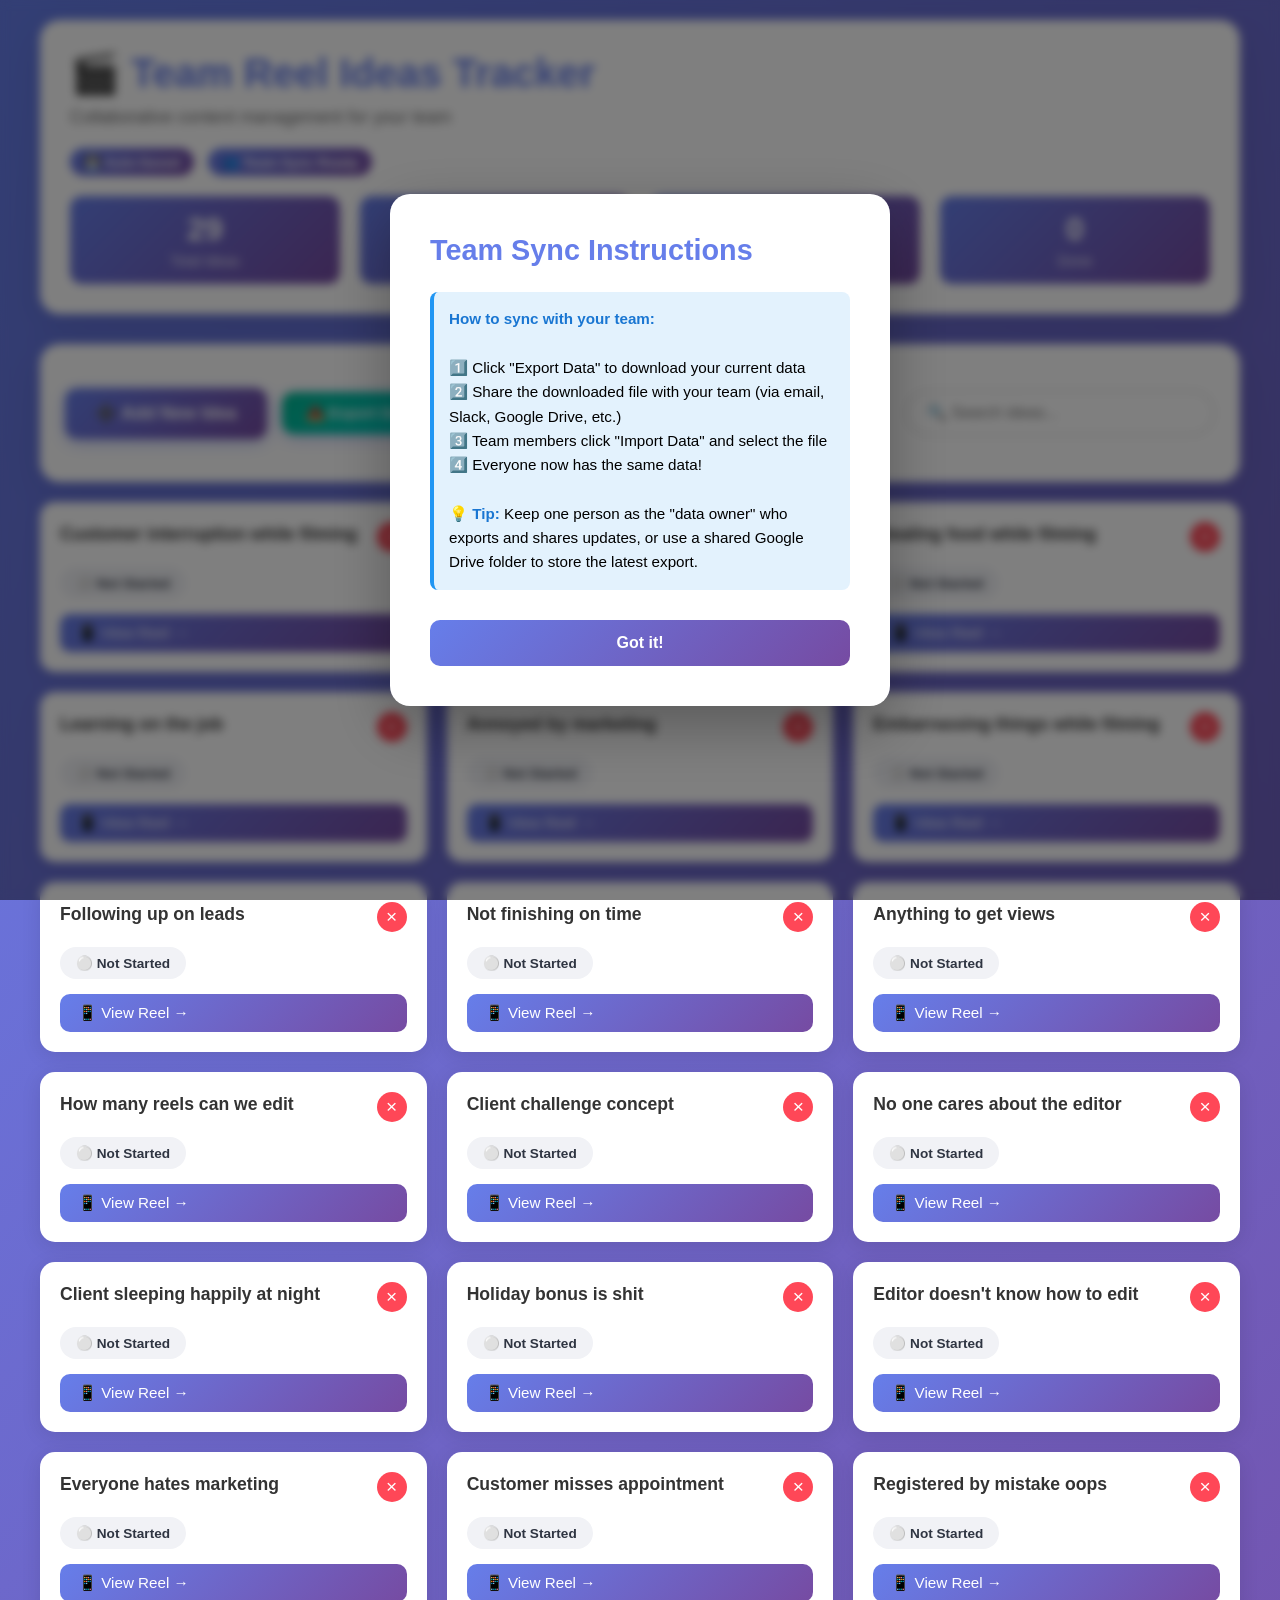
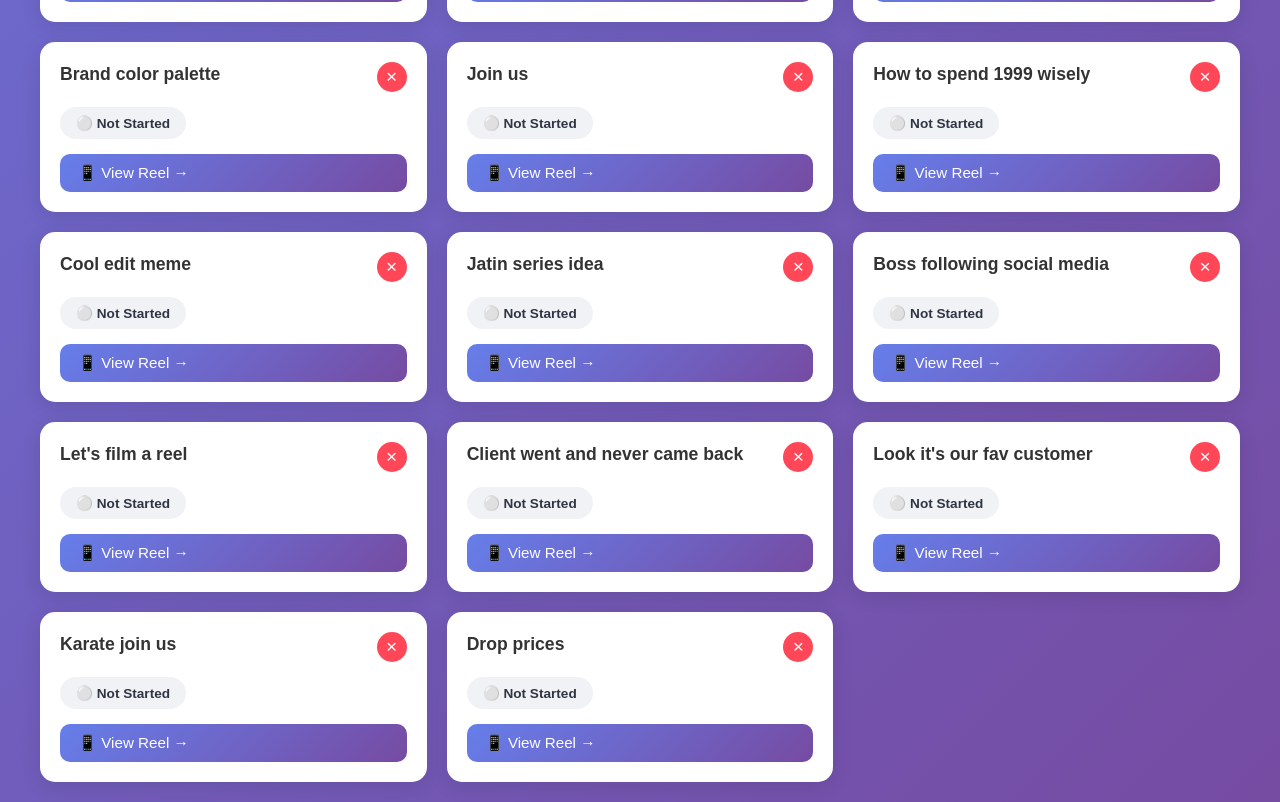
==== index.html @ e3cba45f "Add files via upload" ====
<!DOCTYPE html>
<html lang="en">
<head>
    <meta charset="UTF-8">
    <meta name="viewport" content="width=device-width, initial-scale=1.0">
    <title>Team Reel Ideas Tracker</title>
    <style>
        * {
            margin: 0;
            padding: 0;
            box-sizing: border-box;
        }

        body {
            font-family: -apple-system, BlinkMacSystemFont, 'Segoe UI', Roboto, 'Helvetica Neue', Arial, sans-serif;
            background: linear-gradient(135deg, #667eea 0%, #764ba2 100%);
            min-height: 100vh;
            padding: 20px;
        }

        .container {
            max-width: 1200px;
            margin: 0 auto;
        }

        .header {
            background: white;
            padding: 30px;
            border-radius: 20px;
            box-shadow: 0 10px 40px rgba(0,0,0,0.1);
            margin-bottom: 30px;
        }

        h1 {
            color: #667eea;
            font-size: 2.5em;
            margin-bottom: 10px;
        }

        .subtitle {
            color: #666;
            font-size: 1.1em;
        }

        .team-badge {
            display: inline-block;
            background: linear-gradient(135deg, #667eea 0%, #764ba2 100%);
            color: white;
            padding: 6px 14px;
            border-radius: 20px;
            font-size: 0.85em;
            font-weight: 600;
            margin-top: 10px;
            margin-right: 10px;
        }

        .stats {
            display: flex;
            gap: 20px;
            margin-top: 20px;
            flex-wrap: wrap;
        }

        .stat-card {
            background: linear-gradient(135deg, #667eea 0%, #764ba2 100%);
            color: white;
            padding: 15px 25px;
            border-radius: 12px;
            flex: 1;
            min-width: 150px;
            text-align: center;
        }

        .stat-number {
            font-size: 2em;
            font-weight: bold;
        }

        .stat-label {
            font-size: 0.9em;
            opacity: 0.9;
            margin-top: 5px;
        }

        .controls {
            background: white;
            padding: 25px;
            border-radius: 20px;
            box-shadow: 0 10px 40px rgba(0,0,0,0.1);
            margin-bottom: 20px;
            display: flex;
            gap: 15px;
            flex-wrap: wrap;
            align-items: center;
        }

        .add-btn, .sync-btn, .export-btn, .import-btn {
            background: linear-gradient(135deg, #667eea 0%, #764ba2 100%);
            color: white;
            border: none;
            padding: 15px 30px;
            border-radius: 12px;
            font-size: 1.1em;
            font-weight: 600;
            cursor: pointer;
            transition: all 0.3s;
            box-shadow: 0 4px 15px rgba(102, 126, 234, 0.4);
        }

        .add-btn:hover, .sync-btn:hover, .export-btn:hover, .import-btn:hover {
            transform: translateY(-2px);
            box-shadow: 0 6px 20px rgba(102, 126, 234, 0.6);
        }

        .export-btn {
            background: linear-gradient(135deg, #00b894 0%, #00cec9 100%);
            font-size: 0.95em;
            padding: 12px 24px;
        }

        .import-btn {
            background: linear-gradient(135deg, #fdcb6e 0%, #e17055 100%);
            font-size: 0.95em;
            padding: 12px 24px;
        }

        .filter-group {
            display: flex;
            gap: 10px;
            flex-wrap: wrap;
            flex: 1;
        }

        .filter-btn {
            padding: 10px 20px;
            border: 2px solid #e0e0e0;
            background: white;
            border-radius: 25px;
            cursor: pointer;
            transition: all 0.3s;
            font-weight: 500;
        }

        .filter-btn.active {
            background: #667eea;
            color: white;
            border-color: #667eea;
        }

        .search-box {
            flex: 1;
            min-width: 200px;
            padding: 12px 20px;
            border: 2px solid #e0e0e0;
            border-radius: 25px;
            font-size: 1em;
            outline: none;
            transition: border-color 0.3s;
        }

        .search-box:focus {
            border-color: #667eea;
        }

        .reels-grid {
            display: grid;
            grid-template-columns: repeat(auto-fill, minmax(350px, 1fr));
            gap: 20px;
        }

        .reel-card {
            background: white;
            border-radius: 15px;
            padding: 20px;
            box-shadow: 0 4px 20px rgba(0,0,0,0.1);
            transition: all 0.3s;
            display: flex;
            flex-direction: column;
            gap: 15px;
        }

        .reel-card:hover {
            transform: translateY(-5px);
            box-shadow: 0 8px 30px rgba(0,0,0,0.15);
        }

        .reel-header {
            display: flex;
            justify-content: space-between;
            align-items: flex-start;
            gap: 10px;
        }

        .reel-description {
            font-size: 1.1em;
            font-weight: 600;
            color: #333;
            flex: 1;
            line-height: 1.4;
        }

        .delete-btn {
            background: #ff4757;
            color: white;
            border: none;
            width: 30px;
            height: 30px;
            border-radius: 50%;
            cursor: pointer;
            font-size: 1.2em;
            display: flex;
            align-items: center;
            justify-content: center;
            transition: all 0.3s;
            flex-shrink: 0;
        }

        .delete-btn:hover {
            background: #ff3838;
            transform: scale(1.1);
        }

        .status-badge {
            display: inline-block;
            padding: 8px 16px;
            border-radius: 20px;
            font-size: 0.85em;
            font-weight: 600;
            cursor: pointer;
            transition: all 0.3s;
            user-select: none;
        }

        .status-not-started {
            background: #f1f2f6;
            color: #2f3542;
        }

        .status-in-progress {
            background: #ffeaa7;
            color: #d63031;
        }

        .status-done {
            background: #55efc4;
            color: #00b894;
        }

        .status-badge:hover {
            transform: scale(1.05);
            box-shadow: 0 2px 8px rgba(0,0,0,0.1);
        }

        .link-btn {
            display: inline-flex;
            align-items: center;
            gap: 8px;
            padding: 10px 18px;
            background: linear-gradient(135deg, #667eea 0%, #764ba2 100%);
            color: white;
            text-decoration: none;
            border-radius: 10px;
            font-weight: 500;
            transition: all 0.3s;
            font-size: 0.95em;
        }

        .link-btn:hover {
            transform: translateX(5px);
            box-shadow: 0 4px 15px rgba(102, 126, 234, 0.4);
        }

        .modal {
            display: none;
            position: fixed;
            top: 0;
            left: 0;
            width: 100%;
            height: 100%;
            background: rgba(0,0,0,0.5);
            backdrop-filter: blur(5px);
            z-index: 1000;
            align-items: center;
            justify-content: center;
        }

        .modal.active {
            display: flex;
        }

        .modal-content {
            background: white;
            padding: 40px;
            border-radius: 20px;
            max-width: 500px;
            width: 90%;
            max-height: 80vh;
            overflow-y: auto;
            box-shadow: 0 20px 60px rgba(0,0,0,0.3);
        }

        .modal-header {
            font-size: 1.8em;
            color: #667eea;
            margin-bottom: 25px;
            font-weight: 700;
        }

        .form-group {
            margin-bottom: 20px;
        }

        .form-label {
            display: block;
            margin-bottom: 8px;
            font-weight: 600;
            color: #333;
        }

        .form-input, .form-textarea {
            width: 100%;
            padding: 12px 16px;
            border: 2px solid #e0e0e0;
            border-radius: 10px;
            font-size: 1em;
            outline: none;
            transition: border-color 0.3s;
            font-family: inherit;
        }

        .form-textarea {
            min-height: 150px;
            resize: vertical;
        }

        .form-input:focus, .form-textarea:focus {
            border-color: #667eea;
        }

        .form-buttons {
            display: flex;
            gap: 10px;
            margin-top: 30px;
        }

        .btn {
            flex: 1;
            padding: 14px;
            border: none;
            border-radius: 10px;
            font-size: 1em;
            font-weight: 600;
            cursor: pointer;
            transition: all 0.3s;
        }

        .btn-primary {
            background: linear-gradient(135deg, #667eea 0%, #764ba2 100%);
            color: white;
        }

        .btn-primary:hover {
            transform: translateY(-2px);
            box-shadow: 0 4px 15px rgba(102, 126, 234, 0.4);
        }

        .btn-secondary {
            background: #f1f2f6;
            color: #2f3542;
        }

        .btn-secondary:hover {
            background: #dfe4ea;
        }

        .empty-state {
            text-align: center;
            padding: 60px 20px;
            color: white;
            background: rgba(255,255,255,0.1);
            border-radius: 20px;
            backdrop-filter: blur(10px);
        }

        .empty-state-icon {
            font-size: 4em;
            margin-bottom: 20px;
        }

        .empty-state-text {
            font-size: 1.3em;
            margin-bottom: 10px;
        }

        .info-box {
            background: #e3f2fd;
            border-left: 4px solid #2196f3;
            padding: 15px;
            border-radius: 8px;
            margin-bottom: 20px;
            font-size: 0.95em;
            line-height: 1.6;
        }

        .info-box strong {
            color: #1976d2;
        }

        .hidden-input {
            display: none;
        }

        @media (max-width: 768px) {
            h1 {
                font-size: 2em;
            }

            .reels-grid {
                grid-template-columns: 1fr;
            }

            .controls {
                flex-direction: column;
                align-items: stretch;
            }

            .filter-group {
                width: 100%;
            }
        }
    </style>
</head>
<body>
    <div class="container">
        <div class="header">
            <h1>🎬 Team Reel Ideas Tracker</h1>
            <p class="subtitle">Collaborative content management for your team</p>
            <div style="margin-top: 10px;">
                <span class="team-badge">💾 Auto-Saved</span>
                <span class="team-badge">👥 Team Sync Ready</span>
            </div>
            <div class="stats">
                <div class="stat-card">
                    <div class="stat-number" id="totalCount">0</div>
                    <div class="stat-label">Total Ideas</div>
                </div>
                <div class="stat-card">
                    <div class="stat-number" id="notStartedCount">0</div>
                    <div class="stat-label">Not Started</div>
                </div>
                <div class="stat-card">
                    <div class="stat-number" id="inProgressCount">0</div>
                    <div class="stat-label">In Progress</div>
                </div>
                <div class="stat-card">
                    <div class="stat-number" id="doneCount">0</div>
                    <div class="stat-label">Done</div>
                </div>
            </div>
        </div>

        <div class="controls">
            <button class="add-btn" onclick="openAddModal()">➕ Add New Idea</button>
            <button class="export-btn" onclick="exportData()">📤 Export Data</button>
            <button class="import-btn" onclick="document.getElementById('importFile').click()">📥 Import Data</button>
            <input type="file" id="importFile" class="hidden-input" accept=".json" onchange="importData(event)">
            <div class="filter-group">
                <button class="filter-btn active" data-filter="all">All</button>
                <button class="filter-btn" data-filter="not-started">Not Started</button>
                <button class="filter-btn" data-filter="in-progress">In Progress</button>
                <button class="filter-btn" data-filter="done">Done</button>
            </div>
            <input type="text" class="search-box" id="searchBox" placeholder="🔍 Search ideas...">
        </div>

        <div class="reels-grid" id="reelsGrid"></div>
    </div>

    <div class="modal" id="addModal">
        <div class="modal-content">
            <div class="modal-header">Add New Reel Idea</div>
            <form id="addForm">
                <div class="form-group">
                    <label class="form-label">Description</label>
                    <input type="text" class="form-input" id="newDescription" placeholder="Enter reel idea..." required>
                </div>
                <div class="form-group">
                    <label class="form-label">Instagram Link (optional)</label>
                    <input type="url" class="form-input" id="newLink" placeholder="https://www.instagram.com/reel/...">
                </div>
                <div class="form-buttons">
                    <button type="submit" class="btn btn-primary">Add Idea</button>
                    <button type="button" class="btn btn-secondary" onclick="closeAddModal()">Cancel</button>
                </div>
            </form>
        </div>
    </div>

    <div class="modal" id="syncModal">
        <div class="modal-content">
            <div class="modal-header">Team Sync Instructions</div>
            <div class="info-box">
                <strong>How to sync with your team:</strong><br><br>
                1️⃣ Click "Export Data" to download your current data<br>
                2️⃣ Share the downloaded file with your team (via email, Slack, Google Drive, etc.)<br>
                3️⃣ Team members click "Import Data" and select the file<br>
                4️⃣ Everyone now has the same data!<br><br>
                💡 <strong>Tip:</strong> Keep one person as the "data owner" who exports and shares updates, or use a shared Google Drive folder to store the latest export.
            </div>
            <div class="form-buttons">
                <button type="button" class="btn btn-primary" onclick="closeSyncModal()">Got it!</button>
            </div>
        </div>
    </div>

    <script>
        const INITIAL_REELS = [{"description":"Customer interruption while filming","link":"https://www.instagram.com/reel/DLXroUFxv75/?igsh=MTR2bXVoN3Y3cnZtZg=="},{"description":"Need access meme","link":"https://www.instagram.com/reel/DMBj8tZsjAD/?igsh=MWVwbWxjZDZ5cmNoNQ=="},{"description":"Stealing food while filming","link":"https://www.instagram.com/reel/DQmljaFDUUY/?igsh=MXk5aWZyZXRsbjRo"},{"description":"Learning on the job","link":"https://www.instagram.com/reel/DNoG21OqL0p/?igsh=MW5rNGozcGJtYzZxbQ=="},{"description":"Annoyed by marketing","link":"https://www.instagram.com/reel/DMYktzXzNJg/?igsh=MXhzcjFrMGwwaGU0cQ=="},{"description":"Embarrassing things while filming","link":"https://www.instagram.com/reel/DOtLD9oEnWi/?igsh=MTRiZHZ5bXdseTFkeg=="},{"description":"Following up on leads","link":"https://www.instagram.com/reel/DPzGZAXkRy8/?igsh=em0yOWRqMW5maHNq"},{"description":"Not finishing on time","link":"https://www.instagram.com/reel/DMPHDIqSexI/?igsh=ZzA3cmN1bnR3ZXEz"},{"description":"Anything to get views ","link":"https://www.instagram.com/reel/DRUY6gbkkWn/?igsh=ZTRhZ2lvdWY2cWg2"},{"description":"How many reels can we edit","link":"https://www.instagram.com/reel/DQokjDpCV1N/?igsh=MWgwdDhwZGk0aHVjMQ=="},{"description":"Client challenge concept","link":"https://www.instagram.com/reel/DO7bdJ_kl5a/?igsh=MWQ2M2JxZjdvOXdqNQ=="},{"description":"No one cares about the editor","link":"https://www.instagram.com/reel/DRutTGogZx5/?igsh=YjdseDZ5Zm95dHA3"},{"description":"Client sleeping happily at night","link":"https://www.instagram.com/reel/DQXbF4-Erod/?igsh=dTFobXNqMDFocDk="},{"description":"Holiday bonus is shit","link":"https://www.instagram.com/reel/DRxDSVIkUMB/?igsh=MTlubTliZmt0Ym1ndw=="},{"description":"Editor doesn't know how to edit","link":"https://www.instagram.com/reel/DO6RgRskU_v/?igsh=MTdvOTY1MGVjNGVraw=="},{"description":"Everyone hates marketing","link":"https://www.instagram.com/reel/DNatCB8O_A4/?igsh=Njl0N3B1ZjJ6dTNr"},{"description":"Customer misses appointment ","link":"https://www.instagram.com/reel/DOrfaELDjDf/?igsh=MXc1NDV6NGh4cjNocA=="},{"description":"Registered by mistake oops","link":"https://www.instagram.com/reel/DR1Xl0NiHlJ/?igsh=ZGRueTJoYWIzNnNy"},{"description":"Brand color palette ","link":"https://www.instagram.com/reel/DRNI3z-jG5l/?igsh=MWZ2Nms5ODQ4emVrMA=="},{"description":"Join us","link":"https://www.instagram.com/reel/DRvZ_egj2mW/?igsh=NjVlaGM3cjhtc3p1"},{"description":"How to spend 1999 wisely ","link":"https://www.instagram.com/p/DRg66D2gMhh/?igsh=MWltdDJ5Z3YyZHBqMQ=="},{"description":"Cool edit meme","link":"https://www.instagram.com/reel/DSN3WXviaZ1/?igsh=d2FzaGcxOGdpd2pm"},{"description":"Jatin series idea","link":"https://www.instagram.com/reel/DQdHEytkV5Q/?igsh=ejdlNXZ1Z2JoaXRu"},{"description":"Boss following social media","link":"https://www.instagram.com/reel/DRzErk5iDtu/?igsh=MXB5dDF1cnZtb28zaA=="},{"description":"Let's film a reel","link":"https://www.instagram.com/reel/DMGZ1VyNxUq/?igsh=MTRjenNsY3U0bmE3ZQ=="},{"description":"Client went and never came back","link":"https://www.instagram.com/reel/DMgNY3lTxEE/?igsh=MWduczYxMWI4aWluOQ=="},{"description":"Look it's our fav customer","link":"https://www.instagram.com/reel/DOv-UQpkeY7/?igsh=MTlueWpuZ2ZhYTlkZw=="},{"description":"Karate join us","link":"https://www.instagram.com/reel/DQt-ae9EWWx/?igsh=czZrZzZnbmJxczY="},{"description":"Drop prices","link":"https://www.instagram.com/reel/DKxuDKvxWtn/?igsh=MXgwcGdhdGxreGk5Nw=="}];

        let reels = [];
        let currentFilter = 'all';
        let searchTerm = '';

        function initializeApp() {
            loadFromLocalStorage();
            renderReels();
            updateStats();
            setupEventListeners();
            
            // Show sync instructions on first load
            if (!localStorage.getItem('syncInstructionsSeen')) {
                setTimeout(() => {
                    document.getElementById('syncModal').classList.add('active');
                    localStorage.setItem('syncInstructionsSeen', 'true');
                }, 1000);
            }
        }

        function loadFromLocalStorage() {
            const stored = localStorage.getItem('team-reels-data');
            if (stored) {
                try {
                    reels = JSON.parse(stored);
                    console.log('Loaded', reels.length, 'reels from storage');
                } catch (e) {
                    console.error('Error parsing stored data:', e);
                    initializeWithDefaultData();
                }
            } else {
                initializeWithDefaultData();
            }
        }

        function initializeWithDefaultData() {
            reels = INITIAL_REELS.map(r => ({
                id: generateId(),
                description: r.description,
                link: r.link,
                status: 'not-started',
                createdAt: new Date().toISOString()
            }));
            saveToLocalStorage();
        }

        function saveToLocalStorage() {
            try {
                localStorage.setItem('team-reels-data', JSON.stringify(reels));
                console.log('Saved to localStorage');
            } catch (e) {
                console.error('Error saving to localStorage:', e);
                alert('Failed to save data. Your browser storage might be full.');
            }
        }

        function generateId() {
            return Date.now().toString(36) + Math.random().toString(36).substr(2);
        }

        function setupEventListeners() {
            document.querySelectorAll('.filter-btn').forEach(btn => {
                btn.addEventListener('click', (e) => {
                    document.querySelectorAll('.filter-btn').forEach(b => b.classList.remove('active'));
                    e.target.classList.add('active');
                    currentFilter = e.target.dataset.filter;
                    renderReels();
                });
            });

            document.getElementById('searchBox').addEventListener('input', (e) => {
                searchTerm = e.target.value.toLowerCase();
                renderReels();
            });

            document.getElementById('addForm').addEventListener('submit', (e) => {
                e.preventDefault();
                addReel();
            });
        }

        function getFilteredReels() {
            let filtered = reels;

            if (currentFilter !== 'all') {
                filtered = filtered.filter(r => r.status === currentFilter);
            }

            if (searchTerm) {
                filtered = filtered.filter(r => 
                    r.description.toLowerCase().includes(searchTerm)
                );
            }

            return filtered;
        }

        function renderReels() {
            const grid = document.getElementById('reelsGrid');
            const filtered = getFilteredReels();

            if (filtered.length === 0) {
                grid.innerHTML = `
                    <div class="empty-state">
                        <div class="empty-state-icon">🎬</div>
                        <div class="empty-state-text">No reels found</div>
                        <p>Try adjusting your filters or search</p>
                    </div>
                `;
                return;
            }

            grid.innerHTML = filtered.map(reel => `
                <div class="reel-card">
                    <div class="reel-header">
                        <div class="reel-description">${escapeHtml(reel.description)}</div>
                        <button class="delete-btn" onclick="deleteReel('${reel.id}')">×</button>
                    </div>
                    <div>
                        <span class="status-badge status-${reel.status}" onclick="cycleStatus('${reel.id}')">
                            ${getStatusText(reel.status)}
                        </span>
                    </div>
                    ${reel.link ? `
                        <a href="${escapeHtml(reel.link)}" target="_blank" class="link-btn">
                            📱 View Reel →
                        </a>
                    ` : ''}
                </div>
            `).join('');
        }

        function escapeHtml(text) {
            const div = document.createElement('div');
            div.textContent = text;
            return div.innerHTML;
        }

        function getStatusText(status) {
            const map = {
                'not-started': '⚪ Not Started',
                'in-progress': '🟡 In Progress',
                'done': '✅ Done'
            };
            return map[status] || status;
        }

        function cycleStatus(id) {
            const reel = reels.find(r => r.id === id);
            if (!reel) return;

            const cycle = {
                'not-started': 'in-progress',
                'in-progress': 'done',
                'done': 'not-started'
            };

            reel.status = cycle[reel.status];
            reel.updatedAt = new Date().toISOString();
            
            saveToLocalStorage();
            renderReels();
            updateStats();
        }

        function deleteReel(id) {
            if (confirm('Delete this reel idea?')) {
                reels = reels.filter(r => r.id !== id);
                saveToLocalStorage();
                renderReels();
                updateStats();
            }
        }

        function updateStats() {
            document.getElementById('totalCount').textContent = reels.length;
            document.getElementById('notStartedCount').textContent = 
                reels.filter(r => r.status === 'not-started').length;
            document.getElementById('inProgressCount').textContent = 
                reels.filter(r => r.status === 'in-progress').length;
            document.getElementById('doneCount').textContent = 
                reels.filter(r => r.status === 'done').length;
        }

        function openAddModal() {
            document.getElementById('addModal').classList.add('active');
            document.getElementById('newDescription').focus();
        }

        function closeAddModal() {
            document.getElementById('addModal').classList.remove('active');
            document.getElementById('addForm').reset();
        }

        function closeSyncModal() {
            document.getElementById('syncModal').classList.remove('active');
        }

        function addReel() {
            const description = document.getElementById('newDescription').value.trim();
            const link = document.getElementById('newLink').value.trim();

            if (!description) return;

            const newReel = {
                id: generateId(),
                description,
                link,
                status: 'not-started',
                createdAt: new Date().toISOString()
            };

            reels.unshift(newReel);
            saveToLocalStorage();
            renderReels();
            updateStats();
            closeAddModal();
        }

        function exportData() {
            const dataStr = JSON.stringify(reels, null, 2);
            const dataBlob = new Blob([dataStr], { type: 'application/json' });
            const url = URL.createObjectURL(dataBlob);
            const link = document.createElement('a');
            link.href = url;
            link.download = `reel-tracker-${new Date().toISOString().split('T')[0]}.json`;
            document.body.appendChild(link);
            link.click();
            document.body.removeChild(link);
            URL.revokeObjectURL(url);
            
            alert('✅ Data exported! Share this file with your team.');
        }

        function importData(event) {
            const file = event.target.files[0];
            if (!file) return;

            const reader = new FileReader();
            reader.onload = (e) => {
                try {
                    const importedData = JSON.parse(e.target.result);
                    
                    if (!Array.isArray(importedData)) {
                        alert('❌ Invalid file format');
                        return;
                    }

                    if (confirm(`Import ${importedData.length} reel ideas? This will replace your current data.`)) {
                        reels = importedData;
                        saveToLocalStorage();
                        renderReels();
                        updateStats();
                        alert('✅ Data imported successfully!');
                    }
                } catch (error) {
                    console.error('Import error:', error);
                    alert('❌ Error importing file. Please check the file format.');
                }
            };
            reader.readAsText(file);
            
            // Reset input
            event.target.value = '';
        }

        document.getElementById('addModal').addEventListener('click', (e) => {
            if (e.target.id === 'addModal') {
                closeAddModal();
            }
        });

        document.getElementById('syncModal').addEventListener('click', (e) => {
            if (e.target.id === 'syncModal') {
                closeSyncModal();
            }
        });

        initializeApp();
    </script>
</body>
</html>
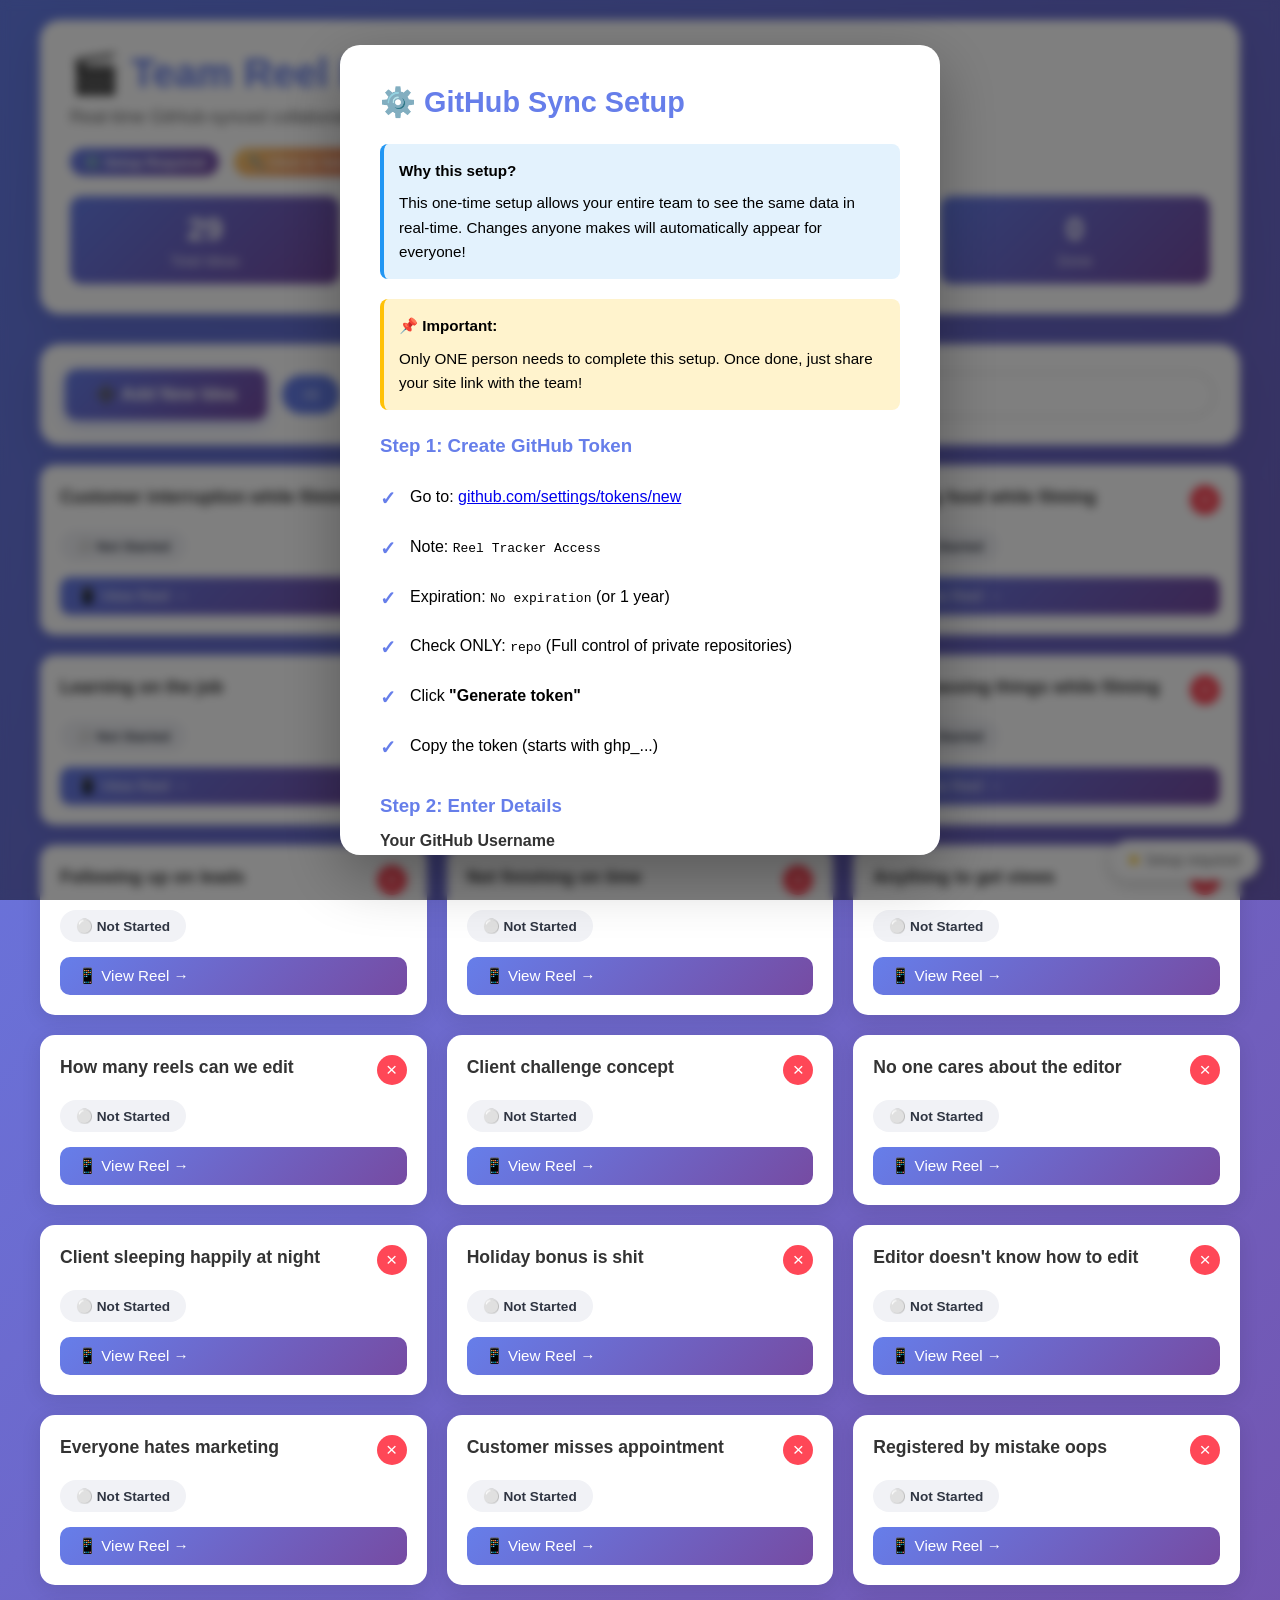
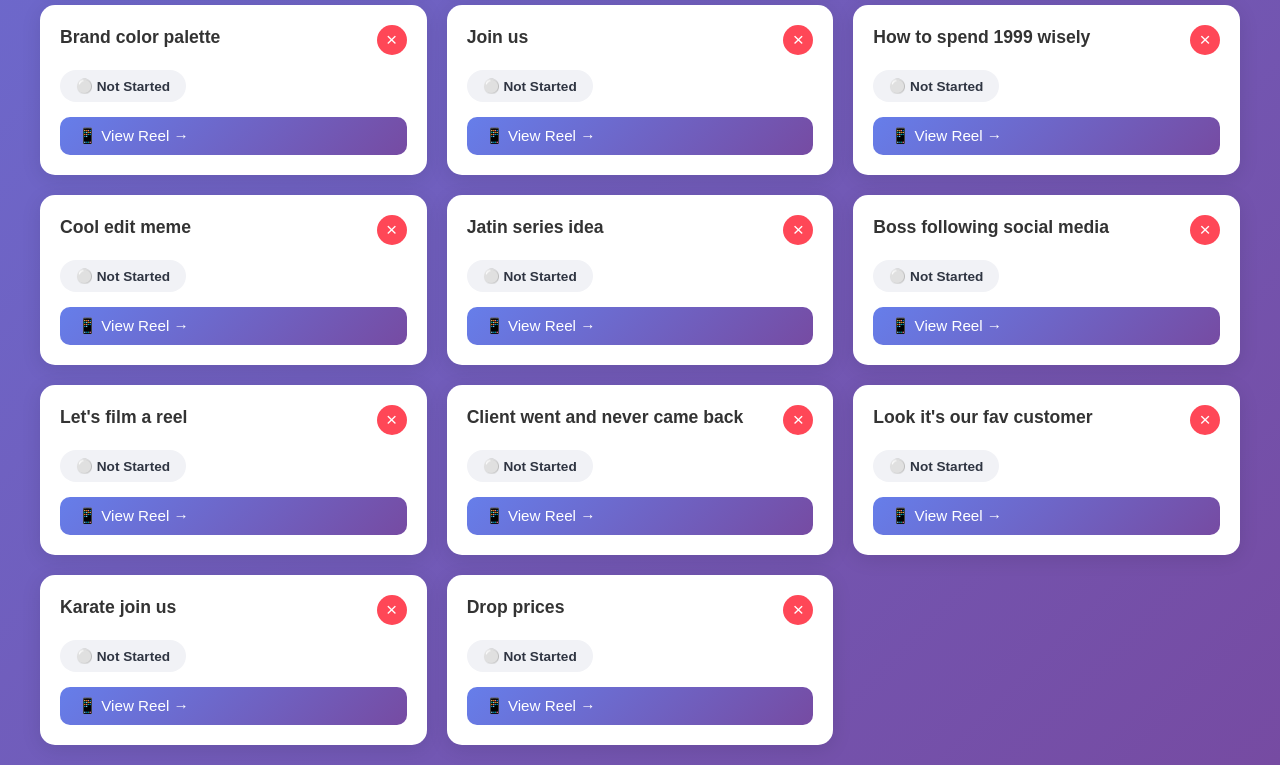
==== commit a3f4b9f9: "Rename github-sync-reel-tracker.html to index.html" ====
--- a/index.html
+++ b/index.html
@@ -54,6 +54,16 @@
             margin-right: 10px;
         }
 
+        .setup-badge {
+            background: linear-gradient(135deg, #fdcb6e 0%, #e17055 100%);
+            cursor: pointer;
+        }
+
+        .setup-badge:hover {
+            transform: scale(1.05);
+            transition: transform 0.2s;
+        }
+
         .stats {
             display: flex;
             gap: 20px;
@@ -94,7 +104,7 @@
             align-items: center;
         }
 
-        .add-btn, .sync-btn, .export-btn, .import-btn {
+        .add-btn {
             background: linear-gradient(135deg, #667eea 0%, #764ba2 100%);
             color: white;
             border: none;
@@ -107,21 +117,14 @@
             box-shadow: 0 4px 15px rgba(102, 126, 234, 0.4);
         }
 
-        .add-btn:hover, .sync-btn:hover, .export-btn:hover, .import-btn:hover {
+        .add-btn:hover {
             transform: translateY(-2px);
             box-shadow: 0 6px 20px rgba(102, 126, 234, 0.6);
         }
 
-        .export-btn {
-            background: linear-gradient(135deg, #00b894 0%, #00cec9 100%);
-            font-size: 0.95em;
-            padding: 12px 24px;
-        }
-
-        .import-btn {
-            background: linear-gradient(135deg, #fdcb6e 0%, #e17055 100%);
-            font-size: 0.95em;
-            padding: 12px 24px;
+        .add-btn:disabled {
+            opacity: 0.5;
+            cursor: not-allowed;
         }
 
         .filter-group {
@@ -292,9 +295,9 @@
             background: white;
             padding: 40px;
             border-radius: 20px;
-            max-width: 500px;
+            max-width: 600px;
             width: 90%;
-            max-height: 80vh;
+            max-height: 90vh;
             overflow-y: auto;
             box-shadow: 0 20px 60px rgba(0,0,0,0.3);
         }
@@ -317,7 +320,7 @@
             color: #333;
         }
 
-        .form-input, .form-textarea {
+        .form-input {
             width: 100%;
             padding: 12px 16px;
             border: 2px solid #e0e0e0;
@@ -325,15 +328,9 @@
             font-size: 1em;
             outline: none;
             transition: border-color 0.3s;
-            font-family: inherit;
-        }
-
-        .form-textarea {
-            min-height: 150px;
-            resize: vertical;
-        }
-
-        .form-input:focus, .form-textarea:focus {
+        }
+
+        .form-input:focus {
             border-color: #667eea;
         }
 
@@ -392,6 +389,16 @@
             margin-bottom: 10px;
         }
 
+        .loading {
+            text-align: center;
+            padding: 60px 20px;
+            color: white;
+            background: rgba(255,255,255,0.1);
+            border-radius: 20px;
+            backdrop-filter: blur(10px);
+            font-size: 1.2em;
+        }
+
         .info-box {
             background: #e3f2fd;
             border-left: 4px solid #2196f3;
@@ -402,12 +409,96 @@
             line-height: 1.6;
         }
 
-        .info-box strong {
-            color: #1976d2;
-        }
-
-        .hidden-input {
-            display: none;
+        .warning-box {
+            background: #fff3cd;
+            border-left: 4px solid #ffc107;
+            padding: 15px;
+            border-radius: 8px;
+            margin-bottom: 20px;
+            font-size: 0.95em;
+            line-height: 1.6;
+        }
+
+        .success-box {
+            background: #d4edda;
+            border-left: 4px solid #28a745;
+            padding: 15px;
+            border-radius: 8px;
+            margin-bottom: 20px;
+            font-size: 0.95em;
+            line-height: 1.6;
+        }
+
+        .info-box strong, .warning-box strong, .success-box strong {
+            display: block;
+            margin-bottom: 8px;
+        }
+
+        .setup-steps {
+            list-style: none;
+            padding: 0;
+        }
+
+        .setup-steps li {
+            padding: 12px 0;
+            padding-left: 30px;
+            position: relative;
+            line-height: 1.6;
+        }
+
+        .setup-steps li:before {
+            content: "✓";
+            position: absolute;
+            left: 0;
+            color: #667eea;
+            font-weight: bold;
+            font-size: 1.2em;
+        }
+
+        .code-box {
+            background: #f5f5f5;
+            padding: 12px;
+            border-radius: 8px;
+            font-family: 'Courier New', monospace;
+            font-size: 0.9em;
+            margin: 10px 0;
+            overflow-x: auto;
+        }
+
+        .sync-indicator {
+            position: fixed;
+            bottom: 20px;
+            right: 20px;
+            background: white;
+            padding: 12px 20px;
+            border-radius: 25px;
+            box-shadow: 0 4px 15px rgba(0,0,0,0.2);
+            font-size: 0.9em;
+            color: #666;
+            display: flex;
+            align-items: center;
+            gap: 8px;
+            z-index: 100;
+        }
+
+        .sync-dot {
+            width: 8px;
+            height: 8px;
+            border-radius: 50%;
+            background: #55efc4;
+        }
+
+        .sync-dot.syncing {
+            animation: pulse 1s infinite;
+        }
+
+        .sync-dot.error {
+            background: #ff4757;
+        }
+
+        @keyframes pulse {
+            0%, 100% { opacity: 1; transform: scale(1); }
+            50% { opacity: 0.5; transform: scale(1.2); }
         }
 
         @media (max-width: 768px) {
@@ -434,10 +525,10 @@
     <div class="container">
         <div class="header">
             <h1>🎬 Team Reel Ideas Tracker</h1>
-            <p class="subtitle">Collaborative content management for your team</p>
+            <p class="subtitle">Real-time GitHub-synced collaboration</p>
             <div style="margin-top: 10px;">
-                <span class="team-badge">💾 Auto-Saved</span>
-                <span class="team-badge">👥 Team Sync Ready</span>
+                <span class="team-badge" id="statusBadge">⚙️ Setup Required</span>
+                <span class="team-badge setup-badge" onclick="openSetupModal()" id="setupBadge">🔧 Click to Setup</span>
             </div>
             <div class="stats">
                 <div class="stat-card">
@@ -460,10 +551,7 @@
         </div>
 
         <div class="controls">
-            <button class="add-btn" onclick="openAddModal()">➕ Add New Idea</button>
-            <button class="export-btn" onclick="exportData()">📤 Export Data</button>
-            <button class="import-btn" onclick="document.getElementById('importFile').click()">📥 Import Data</button>
-            <input type="file" id="importFile" class="hidden-input" accept=".json" onchange="importData(event)">
+            <button class="add-btn" onclick="openAddModal()" id="addButton">➕ Add New Idea</button>
             <div class="filter-group">
                 <button class="filter-btn active" data-filter="all">All</button>
                 <button class="filter-btn" data-filter="not-started">Not Started</button>
@@ -473,7 +561,64 @@
             <input type="text" class="search-box" id="searchBox" placeholder="🔍 Search ideas...">
         </div>
 
-        <div class="reels-grid" id="reelsGrid"></div>
+        <div class="reels-grid" id="reelsGrid">
+            <div class="loading">Initializing...</div>
+        </div>
+    </div>
+
+    <div class="sync-indicator" id="syncIndicator">
+        <div class="sync-dot" id="syncDot"></div>
+        <span id="syncText">Not configured</span>
+    </div>
+
+    <div class="modal" id="setupModal">
+        <div class="modal-content">
+            <div class="modal-header">⚙️ GitHub Sync Setup</div>
+            
+            <div class="info-box">
+                <strong>Why this setup?</strong>
+                This one-time setup allows your entire team to see the same data in real-time. Changes anyone makes will automatically appear for everyone!
+            </div>
+
+            <div class="warning-box">
+                <strong>📌 Important:</strong> Only ONE person needs to complete this setup. Once done, just share your site link with the team!
+            </div>
+
+            <h3 style="margin: 25px 0 15px 0; color: #667eea;">Step 1: Create GitHub Token</h3>
+            <ol class="setup-steps">
+                <li>Go to: <a href="https://github.com/settings/tokens/new" target="_blank">github.com/settings/tokens/new</a></li>
+                <li>Note: <code>Reel Tracker Access</code></li>
+                <li>Expiration: <code>No expiration</code> (or 1 year)</li>
+                <li>Check ONLY: <code>repo</code> (Full control of private repositories)</li>
+                <li>Click <strong>"Generate token"</strong></li>
+                <li>Copy the token (starts with ghp_...)</li>
+            </ol>
+
+            <h3 style="margin: 25px 0 15px 0; color: #667eea;">Step 2: Enter Details</h3>
+            <form id="setupForm">
+                <div class="form-group">
+                    <label class="form-label">Your GitHub Username</label>
+                    <input type="text" class="form-input" id="githubUsername" placeholder="jk7831" required>
+                </div>
+                <div class="form-group">
+                    <label class="form-label">Repository Name</label>
+                    <input type="text" class="form-input" id="repoName" placeholder="jk7831.github.io" required>
+                </div>
+                <div class="form-group">
+                    <label class="form-label">GitHub Token</label>
+                    <input type="password" class="form-input" id="githubToken" placeholder="ghp_xxxxxxxxxxxx" required>
+                </div>
+                <div class="form-buttons">
+                    <button type="submit" class="btn btn-primary">✅ Save & Activate</button>
+                    <button type="button" class="btn btn-secondary" onclick="closeSetupModal()">Cancel</button>
+                </div>
+            </form>
+
+            <div class="success-box" style="margin-top: 20px; display: none;" id="setupSuccess">
+                <strong>✅ Success!</strong>
+                Your tracker is now synced with GitHub. All team members will see the same data!
+            </div>
+        </div>
     </div>
 
     <div class="modal" id="addModal">
@@ -496,58 +641,167 @@
         </div>
     </div>
 
-    <div class="modal" id="syncModal">
-        <div class="modal-content">
-            <div class="modal-header">Team Sync Instructions</div>
-            <div class="info-box">
-                <strong>How to sync with your team:</strong><br><br>
-                1️⃣ Click "Export Data" to download your current data<br>
-                2️⃣ Share the downloaded file with your team (via email, Slack, Google Drive, etc.)<br>
-                3️⃣ Team members click "Import Data" and select the file<br>
-                4️⃣ Everyone now has the same data!<br><br>
-                💡 <strong>Tip:</strong> Keep one person as the "data owner" who exports and shares updates, or use a shared Google Drive folder to store the latest export.
-            </div>
-            <div class="form-buttons">
-                <button type="button" class="btn btn-primary" onclick="closeSyncModal()">Got it!</button>
-            </div>
-        </div>
-    </div>
-
     <script>
         const INITIAL_REELS = [{"description":"Customer interruption while filming","link":"https://www.instagram.com/reel/DLXroUFxv75/?igsh=MTR2bXVoN3Y3cnZtZg=="},{"description":"Need access meme","link":"https://www.instagram.com/reel/DMBj8tZsjAD/?igsh=MWVwbWxjZDZ5cmNoNQ=="},{"description":"Stealing food while filming","link":"https://www.instagram.com/reel/DQmljaFDUUY/?igsh=MXk5aWZyZXRsbjRo"},{"description":"Learning on the job","link":"https://www.instagram.com/reel/DNoG21OqL0p/?igsh=MW5rNGozcGJtYzZxbQ=="},{"description":"Annoyed by marketing","link":"https://www.instagram.com/reel/DMYktzXzNJg/?igsh=MXhzcjFrMGwwaGU0cQ=="},{"description":"Embarrassing things while filming","link":"https://www.instagram.com/reel/DOtLD9oEnWi/?igsh=MTRiZHZ5bXdseTFkeg=="},{"description":"Following up on leads","link":"https://www.instagram.com/reel/DPzGZAXkRy8/?igsh=em0yOWRqMW5maHNq"},{"description":"Not finishing on time","link":"https://www.instagram.com/reel/DMPHDIqSexI/?igsh=ZzA3cmN1bnR3ZXEz"},{"description":"Anything to get views ","link":"https://www.instagram.com/reel/DRUY6gbkkWn/?igsh=ZTRhZ2lvdWY2cWg2"},{"description":"How many reels can we edit","link":"https://www.instagram.com/reel/DQokjDpCV1N/?igsh=MWgwdDhwZGk0aHVjMQ=="},{"description":"Client challenge concept","link":"https://www.instagram.com/reel/DO7bdJ_kl5a/?igsh=MWQ2M2JxZjdvOXdqNQ=="},{"description":"No one cares about the editor","link":"https://www.instagram.com/reel/DRutTGogZx5/?igsh=YjdseDZ5Zm95dHA3"},{"description":"Client sleeping happily at night","link":"https://www.instagram.com/reel/DQXbF4-Erod/?igsh=dTFobXNqMDFocDk="},{"description":"Holiday bonus is shit","link":"https://www.instagram.com/reel/DRxDSVIkUMB/?igsh=MTlubTliZmt0Ym1ndw=="},{"description":"Editor doesn't know how to edit","link":"https://www.instagram.com/reel/DO6RgRskU_v/?igsh=MTdvOTY1MGVjNGVraw=="},{"description":"Everyone hates marketing","link":"https://www.instagram.com/reel/DNatCB8O_A4/?igsh=Njl0N3B1ZjJ6dTNr"},{"description":"Customer misses appointment ","link":"https://www.instagram.com/reel/DOrfaELDjDf/?igsh=MXc1NDV6NGh4cjNocA=="},{"description":"Registered by mistake oops","link":"https://www.instagram.com/reel/DR1Xl0NiHlJ/?igsh=ZGRueTJoYWIzNnNy"},{"description":"Brand color palette ","link":"https://www.instagram.com/reel/DRNI3z-jG5l/?igsh=MWZ2Nms5ODQ4emVrMA=="},{"description":"Join us","link":"https://www.instagram.com/reel/DRvZ_egj2mW/?igsh=NjVlaGM3cjhtc3p1"},{"description":"How to spend 1999 wisely ","link":"https://www.instagram.com/p/DRg66D2gMhh/?igsh=MWltdDJ5Z3YyZHBqMQ=="},{"description":"Cool edit meme","link":"https://www.instagram.com/reel/DSN3WXviaZ1/?igsh=d2FzaGcxOGdpd2pm"},{"description":"Jatin series idea","link":"https://www.instagram.com/reel/DQdHEytkV5Q/?igsh=ejdlNXZ1Z2JoaXRu"},{"description":"Boss following social media","link":"https://www.instagram.com/reel/DRzErk5iDtu/?igsh=MXB5dDF1cnZtb28zaA=="},{"description":"Let's film a reel","link":"https://www.instagram.com/reel/DMGZ1VyNxUq/?igsh=MTRjenNsY3U0bmE3ZQ=="},{"description":"Client went and never came back","link":"https://www.instagram.com/reel/DMgNY3lTxEE/?igsh=MWduczYxMWI4aWluOQ=="},{"description":"Look it's our fav customer","link":"https://www.instagram.com/reel/DOv-UQpkeY7/?igsh=MTlueWpuZ2ZhYTlkZw=="},{"description":"Karate join us","link":"https://www.instagram.com/reel/DQt-ae9EWWx/?igsh=czZrZzZnbmJxczY="},{"description":"Drop prices","link":"https://www.instagram.com/reel/DKxuDKvxWtn/?igsh=MXgwcGdhdGxreGk5Nw=="}];
 
         let reels = [];
         let currentFilter = 'all';
         let searchTerm = '';
-
-        function initializeApp() {
-            loadFromLocalStorage();
+        let config = null;
+        let fileSha = null;
+
+        async function initializeApp() {
+            loadConfig();
+            
+            if (config) {
+                await loadFromGitHub();
+                updateStatusIndicator('synced', 'Synced with GitHub');
+            } else {
+                loadFromLocalStorage();
+                updateStatusIndicator('not-configured', 'Setup required');
+                // Show setup modal on first load
+                setTimeout(() => openSetupModal(), 500);
+            }
+
             renderReels();
             updateStats();
             setupEventListeners();
-            
-            // Show sync instructions on first load
-            if (!localStorage.getItem('syncInstructionsSeen')) {
-                setTimeout(() => {
-                    document.getElementById('syncModal').classList.add('active');
-                    localStorage.setItem('syncInstructionsSeen', 'true');
-                }, 1000);
+
+            // Auto-sync every 30 seconds if configured
+            if (config) {
+                setInterval(() => loadFromGitHub(), 30000);
+            }
+        }
+
+        function loadConfig() {
+            const stored = localStorage.getItem('github-config');
+            if (stored) {
+                try {
+                    config = JSON.parse(stored);
+                    document.getElementById('statusBadge').textContent = '✅ GitHub Synced';
+                    document.getElementById('setupBadge').style.display = 'none';
+                } catch (e) {
+                    console.error('Error loading config:', e);
+                }
+            }
+        }
+
+        function saveConfig(username, repo, token) {
+            config = { username, repo, token };
+            localStorage.setItem('github-config', JSON.stringify(config));
+            document.getElementById('statusBadge').textContent = '✅ GitHub Synced';
+            document.getElementById('setupBadge').style.display = 'none';
+        }
+
+        async function loadFromGitHub() {
+            if (!config) return;
+
+            updateStatusIndicator('syncing', 'Syncing...');
+
+            try {
+                const response = await fetch(
+                    `https://api.github.com/repos/${config.username}/${config.repo}/contents/reels-data.json`,
+                    {
+                        headers: {
+                            'Authorization': `token ${config.token}`,
+                            'Accept': 'application/vnd.github.v3+json'
+                        }
+                    }
+                );
+
+                if (response.ok) {
+                    const data = await response.json();
+                    fileSha = data.sha;
+                    const content = atob(data.content);
+                    reels = JSON.parse(content);
+                    console.log('Loaded from GitHub:', reels.length, 'reels');
+                    updateStatusIndicator('synced', 'Synced');
+                } else if (response.status === 404) {
+                    // File doesn't exist yet, create it
+                    console.log('Data file not found, initializing...');
+                    reels = INITIAL_REELS.map(r => ({
+                        id: generateId(),
+                        description: r.description,
+                        link: r.link,
+                        status: 'not-started',
+                        createdAt: new Date().toISOString()
+                    }));
+                    await saveToGitHub();
+                } else {
+                    throw new Error(`GitHub API error: ${response.status}`);
+                }
+            } catch (error) {
+                console.error('Error loading from GitHub:', error);
+                updateStatusIndicator('error', 'Sync error');
+                loadFromLocalStorage();
+            }
+        }
+
+        async function saveToGitHub() {
+            if (!config) {
+                console.log('No config, saving locally only');
+                saveToLocalStorage();
+                return;
+            }
+
+            updateStatusIndicator('syncing', 'Saving...');
+
+            try {
+                const content = btoa(JSON.stringify(reels, null, 2));
+                const body = {
+                    message: 'Update reel tracker data',
+                    content: content
+                };
+
+                if (fileSha) {
+                    body.sha = fileSha;
+                }
+
+                const response = await fetch(
+                    `https://api.github.com/repos/${config.username}/${config.repo}/contents/reels-data.json`,
+                    {
+                        method: 'PUT',
+                        headers: {
+                            'Authorization': `token ${config.token}`,
+                            'Accept': 'application/vnd.github.v3+json',
+                            'Content-Type': 'application/json'
+                        },
+                        body: JSON.stringify(body)
+                    }
+                );
+
+                if (response.ok) {
+                    const data = await response.json();
+                    fileSha = data.content.sha;
+                    console.log('Saved to GitHub');
+                    updateStatusIndicator('synced', 'Synced');
+                    saveToLocalStorage(); // Backup
+                } else {
+                    throw new Error(`GitHub API error: ${response.status}`);
+                }
+            } catch (error) {
+                console.error('Error saving to GitHub:', error);
+                updateStatusIndicator('error', 'Save failed');
+                alert('Failed to save to GitHub. Changes saved locally only.');
+                saveToLocalStorage();
             }
         }
 
         function loadFromLocalStorage() {
-            const stored = localStorage.getItem('team-reels-data');
+            const stored = localStorage.getItem('reels-data-backup');
             if (stored) {
                 try {
                     reels = JSON.parse(stored);
-                    console.log('Loaded', reels.length, 'reels from storage');
                 } catch (e) {
-                    console.error('Error parsing stored data:', e);
                     initializeWithDefaultData();
                 }
             } else {
                 initializeWithDefaultData();
             }
+        }
+
+        function saveToLocalStorage() {
+            localStorage.setItem('reels-data-backup', JSON.stringify(reels));
         }
 
         function initializeWithDefaultData() {
@@ -558,16 +812,21 @@
                 status: 'not-started',
                 createdAt: new Date().toISOString()
             }));
-            saveToLocalStorage();
-        }
-
-        function saveToLocalStorage() {
-            try {
-                localStorage.setItem('team-reels-data', JSON.stringify(reels));
-                console.log('Saved to localStorage');
-            } catch (e) {
-                console.error('Error saving to localStorage:', e);
-                alert('Failed to save data. Your browser storage might be full.');
+        }
+
+        function updateStatusIndicator(status, text) {
+            const dot = document.getElementById('syncDot');
+            const syncText = document.getElementById('syncText');
+            
+            dot.className = 'sync-dot';
+            syncText.textContent = text;
+
+            if (status === 'syncing') {
+                dot.classList.add('syncing');
+            } else if (status === 'error') {
+                dot.classList.add('error');
+            } else if (status === 'not-configured') {
+                dot.style.background = '#ffc107';
             }
         }
 
@@ -590,9 +849,14 @@
                 renderReels();
             });
 
-            document.getElementById('addForm').addEventListener('submit', (e) => {
+            document.getElementById('addForm').addEventListener('submit', async (e) => {
                 e.preventDefault();
-                addReel();
+                await addReel();
+            });
+
+            document.getElementById('setupForm').addEventListener('submit', async (e) => {
+                e.preventDefault();
+                await setupGitHub();
             });
         }
 
@@ -662,7 +926,7 @@
             return map[status] || status;
         }
 
-        function cycleStatus(id) {
+        async function cycleStatus(id) {
             const reel = reels.find(r => r.id === id);
             if (!reel) return;
 
@@ -675,15 +939,15 @@
             reel.status = cycle[reel.status];
             reel.updatedAt = new Date().toISOString();
             
-            saveToLocalStorage();
+            await saveToGitHub();
             renderReels();
             updateStats();
         }
 
-        function deleteReel(id) {
-            if (confirm('Delete this reel idea?')) {
+        async function deleteReel(id) {
+            if (confirm('Delete this reel idea? This will affect the whole team.')) {
                 reels = reels.filter(r => r.id !== id);
-                saveToLocalStorage();
+                await saveToGitHub();
                 renderReels();
                 updateStats();
             }
@@ -709,15 +973,23 @@
             document.getElementById('addForm').reset();
         }
 
-        function closeSyncModal() {
-            document.getElementById('syncModal').classList.remove('active');
-        }
-
-        function addReel() {
+        function openSetupModal() {
+            document.getElementById('setupModal').classList.add('active');
+        }
+
+        function closeSetupModal() {
+            document.getElementById('setupModal').classList.remove('active');
+        }
+
+        async function addReel() {
             const description = document.getElementById('newDescription').value.trim();
             const link = document.getElementById('newLink').value.trim();
 
             if (!description) return;
+
+            const addBtn = document.getElementById('addButton');
+            addBtn.disabled = true;
+            addBtn.textContent = 'Adding...';
 
             const newReel = {
                 id: generateId(),
@@ -728,72 +1000,51 @@
             };
 
             reels.unshift(newReel);
-            saveToLocalStorage();
+            await saveToGitHub();
             renderReels();
             updateStats();
             closeAddModal();
-        }
-
-        function exportData() {
-            const dataStr = JSON.stringify(reels, null, 2);
-            const dataBlob = new Blob([dataStr], { type: 'application/json' });
-            const url = URL.createObjectURL(dataBlob);
-            const link = document.createElement('a');
-            link.href = url;
-            link.download = `reel-tracker-${new Date().toISOString().split('T')[0]}.json`;
-            document.body.appendChild(link);
-            link.click();
-            document.body.removeChild(link);
-            URL.revokeObjectURL(url);
-            
-            alert('✅ Data exported! Share this file with your team.');
-        }
-
-        function importData(event) {
-            const file = event.target.files[0];
-            if (!file) return;
-
-            const reader = new FileReader();
-            reader.onload = (e) => {
-                try {
-                    const importedData = JSON.parse(e.target.result);
-                    
-                    if (!Array.isArray(importedData)) {
-                        alert('❌ Invalid file format');
-                        return;
-                    }
-
-                    if (confirm(`Import ${importedData.length} reel ideas? This will replace your current data.`)) {
-                        reels = importedData;
-                        saveToLocalStorage();
-                        renderReels();
-                        updateStats();
-                        alert('✅ Data imported successfully!');
-                    }
-                } catch (error) {
-                    console.error('Import error:', error);
-                    alert('❌ Error importing file. Please check the file format.');
-                }
-            };
-            reader.readAsText(file);
-            
-            // Reset input
-            event.target.value = '';
-        }
-
+
+            addBtn.disabled = false;
+            addBtn.textContent = '➕ Add New Idea';
+        }
+
+        async function setupGitHub() {
+            const username = document.getElementById('githubUsername').value.trim();
+            const repo = document.getElementById('repoName').value.trim();
+            const token = document.getElementById('githubToken').value.trim();
+
+            if (!username || !repo || !token) {
+                alert('Please fill in all fields');
+                return;
+            }
+
+            // Save config
+            saveConfig(username, repo, token);
+
+            // Test connection and initialize
+            try {
+                await loadFromGitHub();
+                document.getElementById('setupSuccess').style.display = 'block';
+                setTimeout(() => {
+                    closeSetupModal();
+                    location.reload();
+                }, 2000);
+            } catch (error) {
+                alert('Error connecting to GitHub. Please check your credentials.');
+            }
+        }
+
+        // Modal click handlers
         document.getElementById('addModal').addEventListener('click', (e) => {
-            if (e.target.id === 'addModal') {
-                closeAddModal();
-            }
+            if (e.target.id === 'addModal') closeAddModal();
         });
 
-        document.getElementById('syncModal').addEventListener('click', (e) => {
-            if (e.target.id === 'syncModal') {
-                closeSyncModal();
-            }
+        document.getElementById('setupModal').addEventListener('click', (e) => {
+            if (e.target.id === 'setupModal') closeSetupModal();
         });
 
         initializeApp();
     </script>
 </body>
-</html>+</html>
